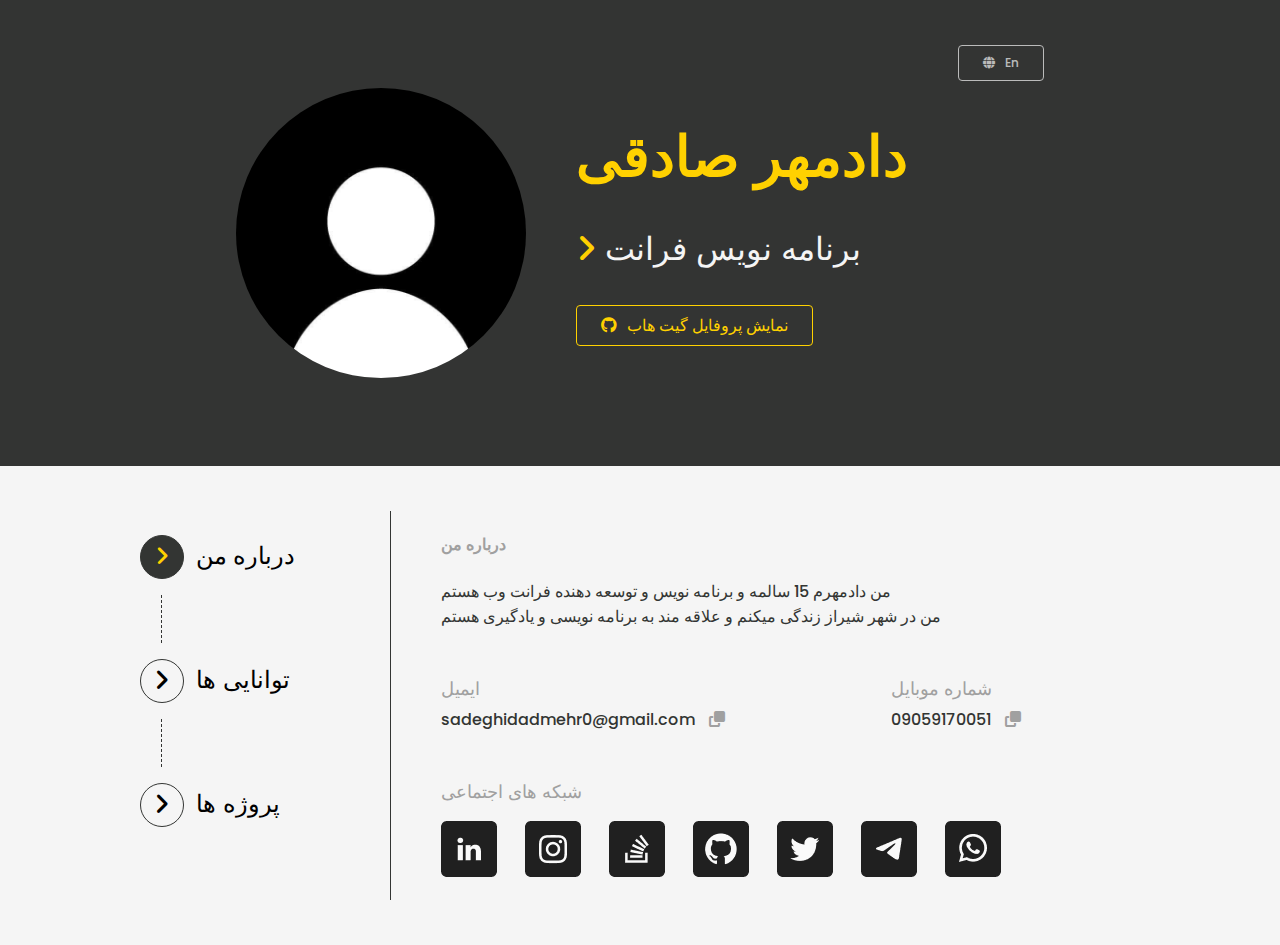
==== Fa-first-section.html @ 1a98caf9 "almost done the project Base" ====
<!DOCTYPE html>
<html lang="en">
  <head>
    <meta charset="UTF-8" />
    <meta name="viewport" content="width=device-width, initial-scale=1.0" />
    <title>dadmehr sadeghi</title>
    <link rel="stylesheet" href="assets/css/style.css" />
    <link rel="stylesheet" href="assets/css/all.min.css" />
    <link rel="shortcut icon" href="assets/favicon.ico" type="image/x-icon" />
  </head>
  <body>
    <!-- Portfolio-Project -->
    <!--HEADER-->
    <header class="header">
      <img src="assets/avatar.jpg" alt="dadmehr sadeghi" />
      <div class="title">
        <h1>دادمهر صادقی</h1>
        <h2 class="position">
          <i class="fa-solid fa-angle-right"></i> برنامه نویس فرانت
        </h2>
        <a href="https://github.com/dadmehr1528" target="_blank" class="button">
          <i class="fa-brands fa-github"></i> نمایش پروفایل گیت هاب
        </a>
      </div>
      <a href="first-section.html" class="lang"
        ><i class="fa-solid fa-globe"></i> En</a
      >
    </header>
    <!--NAVBAR-->
    <div class="container">
      <nav>
        <ul>
          <li class="active">
            <a href="second-section.html" style="color: black">
              <span class="marker"><i class="fa-solid fa-angle-right"></i></span
              >درباره من
            </a>
          </li>
          <li>
            <a href="second-section.html" style="color: black">
              <span class="marker"><i class="fa-solid fa-angle-right"></i></span
              >توانایی ها
            </a>
          </li>
          <li>
            <a
              class="navbar-text"
              href="third-section.html"
              style="color: black"
            >
              <span class="marker"><i class="fa-solid fa-angle-right"></i></span
              >پروژه ها
            </a>
          </li>
        </ul>
      </nav>
      <!--ABOUT ME-->
      <div class="sections">
        <section>
          <h4>درباره من</h4>
          <p>
            من دادمهرم 15 سالمه و برنامه نویس و توسعه دهنده فرانت وب هستم<br />
            من در شهر شیراز زندگی میکنم و علاقه مند به برنامه نویسی و یادگیری
            هستم
          </p>
          <div class="contact">
            <div>
              <h5>ایمیل</h5>
              <p>sadeghidadmehr0@gmail.com <i class="fa-solid fa-clone"></i></p>
            </div>
            <div>
              <h5>شماره موبایل</h5>
              <p>09059170051 <i class="fa-solid fa-clone"></i></p>
            </div>
          </div>
          <h5>شبکه های اجتماعی</h5>
          <ul class="socials">
            <li>
              <a href="#" target="_blank">
                <span class="linkdin"></span>
              </a>
            </li>
            <li>
              <a href="#" target="_blank">
                <span class="instagram"></span>
              </a>
            </li>
            <li>
              <a href="#" target="_blank">
                <span class="stackoverflow"></span>
              </a>
            </li>
            <li>
              <a href="#" target="_blank">
                <span class="github"></span>
              </a>
            </li>
            <li>
              <a href="#" target="_blank">
                <span class="twitter"></span>
              </a>
            </li>
            <li>
              <a href="#" target="_blank">
                <span class="telegram"></span>
              </a>
            </li>
            <li>
              <a href="#" target="_blank">
                <span class="whatsapp"></span>
              </a>
            </li>
          </ul>
        </section>
      </div>
    </div>
    <nav class="mobile-nav">
      <ul>
        <li class="active">
          <a href="Fa-first-section.html" style="color: white">
            <i class="fa-regular fa-user"></i>
            درباره من
          </a>
        </li>
        <li>
          <a href="Fa-second-section.html" style="color: white">
            <i class="fa-solid fa-code"></i>
            مهارت ها
          </a>
        </li>
        <li>
          <a href="Fa-third-section.html" style="color: white">
            <i class="fa-solid fa-file-code"></i>
            پروژه ها
          </a>
        </li>
      </ul>
    </nav>
  </body>
</html>
---- assets/css/style.css ----
@font-face {
  font-family: "poppins";
  src: url("/assets/font/woff/Poppins-Light.woff") format("woff"),
    url("/assets/font/ttf/Poppins-Light.ttf") format("ttf");
  font-weight: 300;
}
@font-face {
  font-family: "poppins";
  src: url("/assets/font/woff/Poppins-Medium.woff") format("woff"),
    url("/assets/font/ttf/Poppins-Medium.ttf ") format("ttf");
  font-weight: 400;
}
@font-face {
  font-family: "poppins";
  src: url("/assets/font/woff/Poppins-Regular.woff") format("woff"),
    url("/assets/font/ttf/Poppins-Regular.ttf") format("ttf");
  font-weight: 500;
}

/*GLOBALLY*/

* {
  font-family: "poppins", sans-serif;
  transition: all 0.3s;
}
body {
  background-color: #f5f5f5;
  margin: 0;
  padding: 0;
  width: 100%;
  color: #333533;
}
a {
  text-decoration: none;
}
h2 {
  font-weight: 300;
}
h5 {
  margin-bottom: 5px;
  color: #a0a0a0;
  font-weight: 500;
  font-size: 18px;
}
h4 {
  color: #a0a0a0;
}
h6 {
  margin: 0;
}
/*CONTAINERS*/
ul {
  list-style: none;
  padding: 0;
}
/**header*/
.header {
  background-color: #333433;
  height: 376px;
  display: flex;
  justify-content: center;
  align-items: center;
  padding: 45px 0;
}
.header .title {
  margin: 0 50px;
}
.header .title h1 {
  color: #ffd100;
  font-size: 56px;
  margin: 0;
  line-height: 1;
}
.header .position {
  color: #f5f5f5;
  font-size: 32px;
  margin: 40px 0;
}
.header .position i {
  color: #ffd100;
}
.button {
  color: #ffd100;
  border: 1px solid #ffd100;
  border-radius: 4px;
  padding: 8px 24px;
}
.button:hover,
.button:hover i {
  background-color: #ffd100;
  color: #333533;
}
.button i {
  color: #ffd100;
  margin-right: 6px;
}
.lang {
  color: #f5f5f5;
  border: 1px solid #f5f5f5;
  border-radius: 4px;
  padding: 8px 24px;
  font-size: 12px;
  opacity: 0.7;
  align-self: flex-start;
}
.lang:hover {
  opacity: 1;
}
.lang i {
  color: #f5f5f5;
  margin-right: 7px;
}
.header img {
  width: 290px;
  height: 290px;
  border-radius: 50%;
}
.container {
  display: flex;
  justify-content: center;
  padding: 45px 0;
}
/*NAVBAR*/
.mobile-nav {
  display: none;
}
.container nav {
  width: 250px;
  font-size: 24px;
}
.container nav ul li {
  cursor: pointer;
  font-weight: 300;
}
.container nav li.active {
  font-weight: 500;
}
.container nav ul li .marker {
  width: 42px;
  height: 42px;
  border: 1px solid #333533;
  border-radius: 50%;
  display: inline-block;
  text-align: center;
  vertical-align: middle;
  line-height: 42px;
  margin-right: 12px;
}
.container nav ul li.active .marker,
.container nav ul li:hover .marker {
  background-color: #333533;
  color: #ffd100;
  font-size: 22px;
}
.container nav ul li:not(:last-child):after {
  content: "";
  display: block;
  height: 48px;
  border-left: 1px dashed #333533;
  margin: 16px 0px 16px 21px;
}
/*SECTIONS*/
.sections {
  width: 700px;
  border-left: 1px solid #333533;
  padding-left: 50px;
}
.sections section:last-child {
  width: 900px;
}
.contact {
  display: flex;
}
.contact div {
  width: 50%;
}

.contact p {
  margin-top: 0;
}
.contact p i {
  margin-left: 10px;
  font-size: 16px;
  color: #a0a0a0;
  cursor: pointer;
}
.contact p i:hover {
  color: #333433;
}
.socials li {
  display: inline-block;
  margin-right: 24px;
}
.socials li span {
  display: inline-block;
  width: 56px;
  height: 56px;
}
.socials li span.linkdin {
  background-image: url("../icons/social/linkedin.png");
}
.socials li:hover span.linkdin {
  background-image: url("../icons/social/linkedin-hover.png");
}
.socials li span.instagram {
  background-image: url("../icons/social/instagram.png");
}
.socials li:hover span.instagram {
  background-image: url("../icons/social/instagram-hover.png");
}
.socials li span.stackoverflow {
  background-image: url("../icons/social/stackoverflow.png");
}
.socials li:hover span.stackoverflow {
  background-image: url("../icons/social/stackoverflow-hover.png");
}
.socials li span.github {
  background-image: url("../icons/social/github.png");
}
.socials li:hover span.github {
  background-image: url("../icons/social/github-hover.png");
}
.socials li span.twitter {
  background-image: url("../icons/social/twitter.png");
}
.socials li:hover span.twitter {
  background-image: url("../icons/social/twitter-hover.png");
}
.socials li span.telegram {
  background-image: url("../icons/social/telegram.png");
}
.socials li:hover span.telegram {
  background-image: url("../icons/social/telegram-hover.png");
}
.socials li span.whatsapp {
  background-image: url("../icons/social/whatsapp.png");
}
.socials li:hover span.whatsapp {
  background-image: url("../icons/social/whatsapp-hover.png");
}
/*skills*/
.skills li {
  display: flex;
  justify-content: space-between;
  align-items: center;
  border: 1px solid #a0a0a0;
  border-radius: 8px;
  margin-bottom: 20px;
  padding: 10px 24px;
}
.skills li img {
  vertical-align: middle;
  margin-right: 10px;
}
.skills .title {
  font-weight: 500;
}
.skills li i {
  padding: 10px 12px;
  border-left: 1px solid #a0a0a0;
}
.other-skills li {
  border: 1px solid #a0a0a0;
  border-radius: 24px;
  display: inline-block;
  padding: 4px 16px;
  margin: 0px 16px 18px 0px;
}
.project {
  border: 1px solid #a0a0a0;
  border-radius: 8px;
  padding: 11px;
  width: 25%;
  display: flex;
  flex-direction: column;
}
.project .title {
  font-weight: 500;
  font-size: 20px;
  margin-top: 12px;
}
.project .discription {
  font-size: 14px;
}
.tech {
  display: flex;
  justify-content: space-between;
  align-items: center;
  font-size: 14px;
  font-weight: 500;
}
.tech ul li {
  display: inline-block;
}
.tech ul li img {
  width: 25px;
}
.project .buttons {
  display: flex;
}
.project .buttons a {
  display: inline-block;
  width: 50%;
  text-align: center;
}
.demo {
  color: #333533;
  font-size: 13px;
  padding: 4px 8px;
  border: 1px solid transparent;
}
.demo i {
  margin-right: 5px;
  font-weight: 500;
}
.view-code {
  color: #333533;
  font-size: 13px;
  border: 1px solid #333533;
  border-radius: 4px;
  padding: 4px 8px;
  margin-left: 4px;
}
.view-code i {
  margin-right: 5px;
  font-weight: 500;
}
.demo:hover {
  border: 1px solid #333533;
  border-radius: 4px;
}
.view-code:hover {
  color: #f5f5f5;
  background-color: #333533;
}
.projects {
  display: flex;
  flex-wrap: wrap;
}
.project {
  margin-bottom: 36px;
}
.project:not(:last-child) {
  margin-right: 20px;
}

/*Media Query*/

@media screen and (max-width: 992px) {
  body {
    background-color: #fafafa;
    font-size: 16px;
  }
  nav {
    display: none;
  }

  .sections,
  .sections section:last-child {
    width: auto;
    border: none;
  }

  .header {
    height: auto;
  }
  .header,
  .container {
    padding: 0;
  }
  .header img {
    width: 150px;
    height: 150px;
    position: absolute;
    top: 75px;
    right: 0;
    left: 0;
    margin: auto;
  }
  .lang {
    position: absolute;
    top: 20px;
    right: 20px;
  }
  .header .position,
  .header .position i,
  .header .title h1,
  .button,
  .button i {
    color: #333533;
  }
  .header .title h1 {
    font-size: 36px;
  }
  .header .position {
    font-size: 24px;
    margin: 30px 0px;
  }
  .title .button {
    border: 1px solid #333533;
    width: 100%;
    display: inline-block;
    padding: 10px 0px;
  }
  .header .title {
    background-color: #fafafa;
    margin: 0;
    width: 100%;
    text-align: center;
    margin-top: 150px;
    padding: 100px 20px 60px;
  }
  .sections {
    padding: 0 20px;
  }
  .sections section {
    border-top: 1px solid #d9d9d9;
    padding: 60px 0;
  }
  .sectionssection h4 {
    margin-top: 0;
  }
  .contact {
    flex-wrap: wrap;
  }
  .contact div {
    width: 100%;
  }
  .project {
    width: 100%;
    margin-right: 0 !important;
  }
  .mobile-nav {
    display: block;
    background-color: #333533;
    color: #fafafa;
    position: fixed;
    left: 0;
    right: 0;
    bottom: 0;
  }
  .mobile-nav ul {
    display: flex;
    justify-content: space-between;
    margin: 0;
  }
  .mobile-nav ul li {
    padding-top: 15px;
    padding-bottom: 15px;
    text-align: center;
    flex: 1;
  }
  .mobile-nav ul li i {
    margin-right: 5px;
  }
  .mobile-nav ul li.active {
    color: #ffd100;
    border-bottom: 4px solid #ffd100;
  }
}
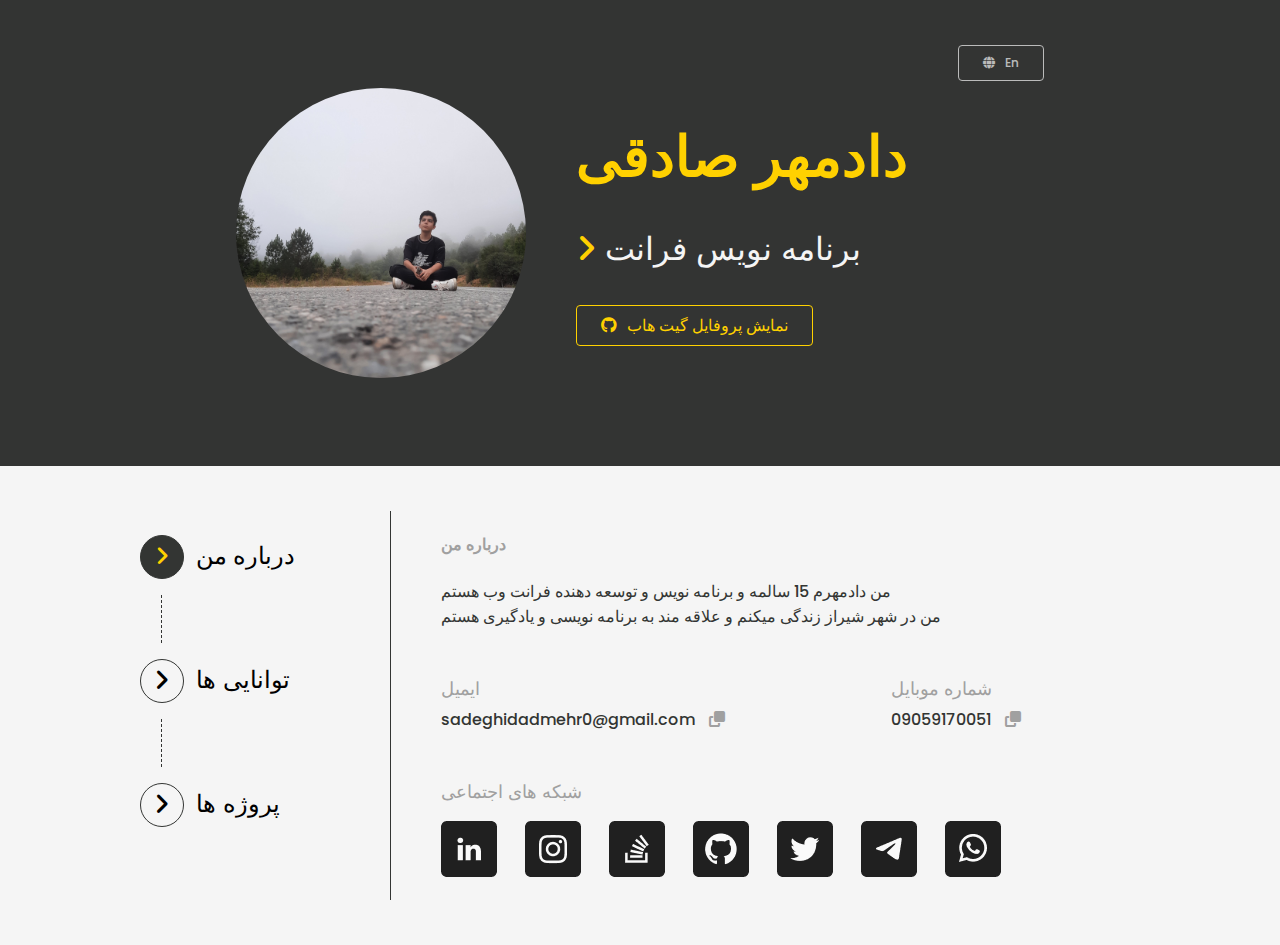
==== commit b3fd4557: "change my profile picture" ====
--- a/Fa-first-section.html
+++ b/Fa-first-section.html
@@ -12,7 +12,7 @@
     <!-- Portfolio-Project -->
     <!--HEADER-->
     <header class="header">
-      <img src="assets/avatar.jpg" alt="dadmehr sadeghi" />
+      <img src="assets/avatar2.jpg" alt="dadmehr sadeghi" />
       <div class="title">
         <h1>دادمهر صادقی</h1>
         <h2 class="position">
@@ -22,7 +22,7 @@
           <i class="fa-brands fa-github"></i> نمایش پروفایل گیت هاب
         </a>
       </div>
-      <a href="first-section.html" class="lang"
+      <a href="index.html" class="lang"
         ><i class="fa-solid fa-globe"></i> En</a
       >
     </header>
@@ -117,7 +117,7 @@
     <nav class="mobile-nav">
       <ul>
         <li class="active">
-          <a href="Fa-first-section.html" style="color: white">
+          <a href="index.html" style="color: white">
             <i class="fa-regular fa-user"></i>
             درباره من
           </a>
